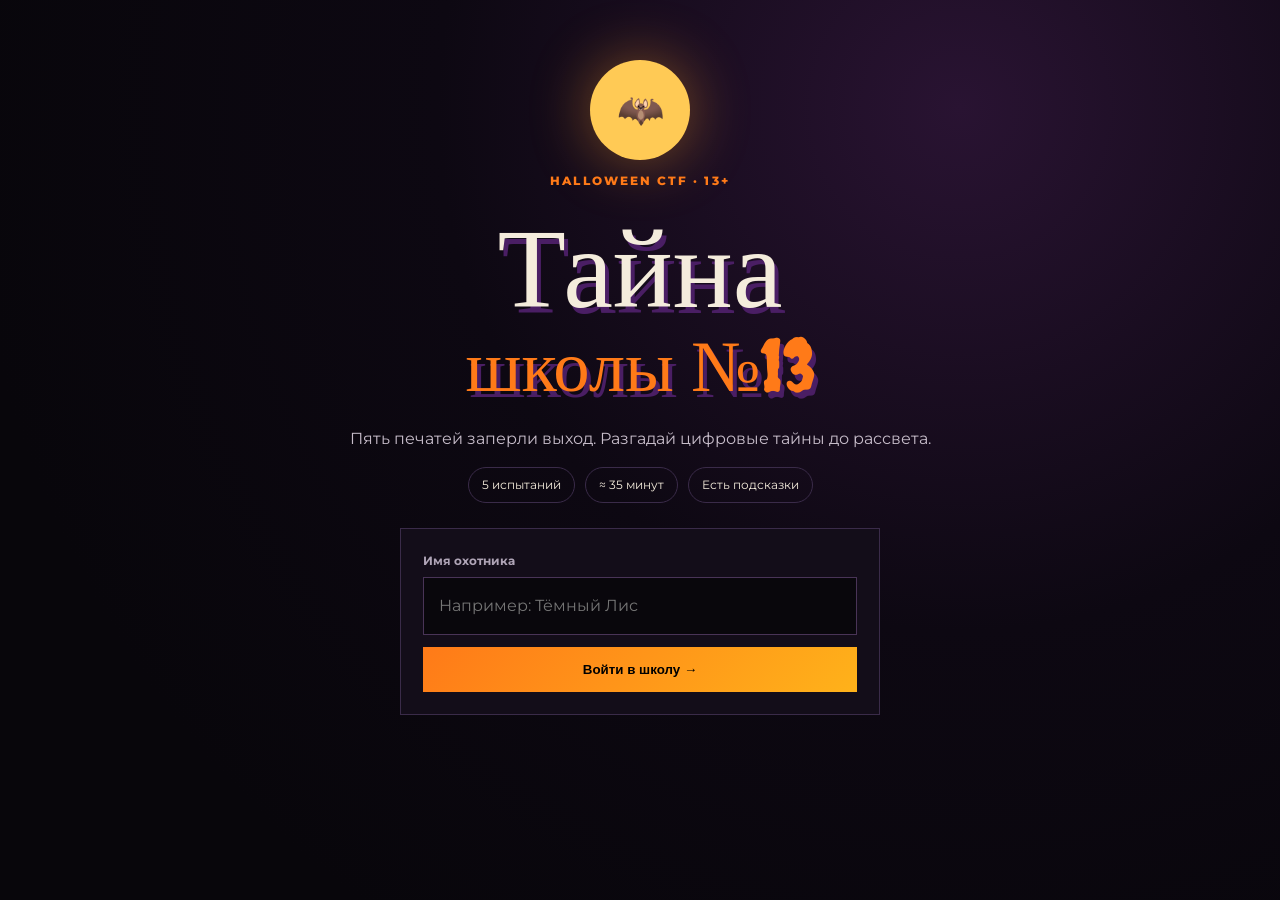
==== docs/index.html @ 41e20085 "Add GitHub Pages edition" ====
<!doctype html><html lang="ru"><head><meta charset="utf-8"><meta name="viewport" content="width=device-width,initial-scale=1"><title>Тайна школы №13</title><link rel="stylesheet" href="style.css"></head><body>
<main id="app"></main>
<script>
const puzzles=[
 {icon:'🖼️',title:'Портрет, который шепчет',skill:'HTML и исходный код',story:'В старом холле висит портрет директора. Он шепчет: «Не всё видно на странице…»',task:'Найди флаг в исходном коде страницы: Ctrl+U, затем поиск по слову HALLOWEEN.',hint:'Нажми Ctrl+U и используй Ctrl+F.',answer:'HALLOWEEN{GHOST_IN_HTML}'},
 {icon:'🧪',title:'Шифр ведьминого котла',skill:'Шифр Цезаря',story:'Буквы записки сдвинуты на три шага вперёд по английскому алфавиту.',task:'Расшифруй: KDOORZHHQ{FDW_VDBV_PHRZ}',hint:'Сдвигай буквы на 3 назад: K→H, D→A.',answer:'HALLOWEEN{CAT_SAYS_MEOW}'},
 {icon:'🚪',title:'Запретная комната',skill:'robots.txt и пути сайта',story:'Робот-уборщик знает, куда ему запрещено заходить.',task:'Открой robots.txt рядом с адресом сайта, найди запретный путь и перейди туда.',hint:'Замени index.html в адресе на robots.txt.',answer:'HALLOWEEN{ROBOTS_ARE_AFRAID}'},
 {icon:'🦇',title:'Радио летучих мышей',skill:'Азбука Морзе',story:'Стая передаёт короткие и длинные писки.',task:'Расшифруй: .... .- .-.. .-.. --- .-- . . -. / -... .- - и запиши как HALLOWEEN{ДВА_СЛОВА}.',hint:'Слэш разделяет слова, пробелы — буквы.',answer:'HALLOWEEN{HALLOWEEN_BAT}'},
 {icon:'🪞',title:'Зеркало полуночи',skill:'Преобразование строк',story:'Последнюю надпись можно прочитать только в отражении.',task:'Разверни строку: }DEKCAB_TON_SI_TI{NEEWOLLAH',hint:'Читай с последнего символа к первому.',answer:'HALLOWEEN{IT_IS_NOT_BACKED}'}];
// Первый флаг для внимательного охотника: HALLOWEEN{GHOST_IN_HTML}
let level=+(localStorage.ctfLevel||0),name=localStorage.ctfName||'',hints=+(localStorage.ctfHints||0);
const app=document.querySelector('#app');
function start(){name=document.querySelector('#name').value.trim()||'Охотник';level=0;hints=0;localStorage.ctfName=name;localStorage.ctfLevel=0;localStorage.ctfHints=0;render()}
function render(){if(!name){app.innerHTML=`<section class="hero"><div class="moon">🦇</div><p class="eyebrow">HALLOWEEN CTF · 13+</p><h1>Тайна<br><span>школы №13</span></h1><p class="lead">Пять печатей заперли выход. Разгадай цифровые тайны до рассвета.</p><div class="chips"><span>5 испытаний</span><span>≈ 35 минут</span><span>Есть подсказки</span></div><div class="panel"><label>Имя охотника</label><input id="name" maxlength="24" placeholder="Например: Тёмный Лис"><button onclick="start()">Войти в школу →</button></div></section>`;return}if(level>=puzzles.length){app.innerHTML=`<section class="hero"><div class="moon">☀️</div><p class="eyebrow">ДЕЛО ЗАКРЫТО</p><h1>Рассвет<br><span>наступил!</span></h1><p class="lead"><b>${esc(name)}</b>, все пять печатей разрушены. Подсказок использовано: ${hints}.</p><button onclick="name='';localStorage.clear();render()">Пройти ещё раз</button></section>`;return}const p=puzzles[level];app.innerHTML=`<header><b>ШКОЛА <i>№13</i></b><span>${esc(name)} ●</span></header><div class="layout"><aside><p class="eyebrow">НОЧЬ ЕЩЁ НЕ КОНЧИЛАСЬ</p><div class="bar"><i style="width:${level/5*100}%"></i></div><p>Печать ${level+1} из 5</p>${puzzles.map((_,i)=>`<div class="step ${i==level?'active':''}">${i<level?'✓':('0'+(i+1)).slice(-2)} · ${i<level?'Снята':i==level?'Ты здесь':'Заперто'}</div>`).join('')}</aside><section class="challenge"><p class="eyebrow">ИСПЫТАНИЕ ${('0'+(level+1)).slice(-2)} · ${p.skill}</p><div class="icon">${p.icon}</div><h2>${p.title}</h2><p class="story">${p.story}</p><div class="task"><b>ТВОЯ ЗАДАЧА</b><p>${p.task}</p></div><label>Введи найденный флаг</label><div class="row"><input id="flag" placeholder="HALLOWEEN{...}"><button onclick="check()">Проверить</button></div><p id="msg"></p><button class="hint" onclick="showHint()">🕯️ Зажечь свечу-подсказку</button><p id="hint"></p></section></div>`}
function check(){let v=document.querySelector('#flag').value.replace(/\s/g,'').toUpperCase(),m=document.querySelector('#msg');if(v===puzzles[level].answer){m.className='ok';m.textContent='Печать разрушена!';level++;localStorage.ctfLevel=level;setTimeout(render,800)}else{m.className='bad';m.textContent='Заклинание не сработало. Проверь флаг.'}}
function showHint(){document.querySelector('#hint').textContent=puzzles[level].hint;hints++;localStorage.ctfHints=hints}
function esc(s){return s.replace(/[&<>"']/g,c=>({'&':'&amp;','<':'&lt;','>':'&gt;','"':'&quot;',"'":'&#39;'}[c]))}render();
</script></body></html>
---- docs/style.css ----
@import url('https://fonts.googleapis.com/css2?family=Creepster&family=Montserrat:wght@400;600;700;800&display=swap');*{box-sizing:border-box}:root{--o:#ff7a18;--a:#ffb21a;--line:#3a2b49}body{margin:0;min-height:100vh;color:#f4ecdc;background:radial-gradient(circle at 75% 12%,#291332,#0d0812 42%,#08060b 80%);font:16px/1.6 Montserrat,sans-serif}.hero{width:min(760px,92vw);text-align:center;margin:auto;padding:60px 20px}.moon{margin:auto;width:100px;height:100px;display:grid;place-items:center;border-radius:50%;background:#ffca55;font-size:38px;box-shadow:0 0 60px #ff9d2970}.eyebrow{color:var(--o);letter-spacing:.18em;font-size:.72rem;font-weight:800}.hero h1,.challenge h2{font:clamp(4rem,12vw,7rem)/.75 Creepster,Georgia,serif;margin:.3em 0;text-shadow:4px 6px #4a1e64}.hero h1 span{color:var(--o);font-size:.65em}.lead,.story{color:#c7bdca}.chips{display:flex;justify-content:center;gap:10px;flex-wrap:wrap}.chips span{border:1px solid var(--line);border-radius:30px;padding:7px 13px;font-size:.75rem}.panel{max-width:480px;margin:25px auto;padding:22px;background:#130d19;border:1px solid var(--line)}label{display:block;text-align:left;color:#afa4b6;font-size:.76rem;font-weight:700}input{width:100%;padding:15px;margin:7px 0 12px;border:1px solid #493457;background:#09070c;color:#fff;font:inherit}button{border:0;background:linear-gradient(135deg,var(--o),var(--a));padding:15px 20px;font-weight:800;cursor:pointer}.panel button{width:100%}header{height:70px;border-bottom:1px solid #2d2137;display:flex;align-items:center;justify-content:space-between;padding:0 5vw}header i{color:var(--o)}header span{color:#afa4b6;font-size:.8rem}.layout{width:min(1100px,92vw);margin:55px auto;display:grid;grid-template-columns:230px 1fr;gap:55px}aside{color:#82778a;font-size:.78rem}.bar{height:4px;background:#2b2033}.bar i{display:block;height:100%;background:var(--o)}.step{padding:9px}.step.active{color:#fff}.challenge{max-width:730px}.icon{font-size:4.5rem}.challenge h2{font-size:clamp(2.8rem,7vw,5rem);line-height:1}.story{border-left:2px solid #8c52ff;padding-left:18px}.task{margin:30px 0;padding:22px;border:1px solid var(--line);background:#171020}.task b{color:var(--a);font-size:.7rem}.row{display:flex}.row input{margin:7px 0 0}.row button{margin-top:7px}.ok{color:#70df86}.bad{color:#ff6e62}.hint{background:none;color:#c4add2;padding:12px 0}#hint{color:#ffcb77}@media(max-width:700px){.layout{grid-template-columns:1fr;margin-top:25px}aside .step{display:none}.row{display:block}.row button{width:100%}}
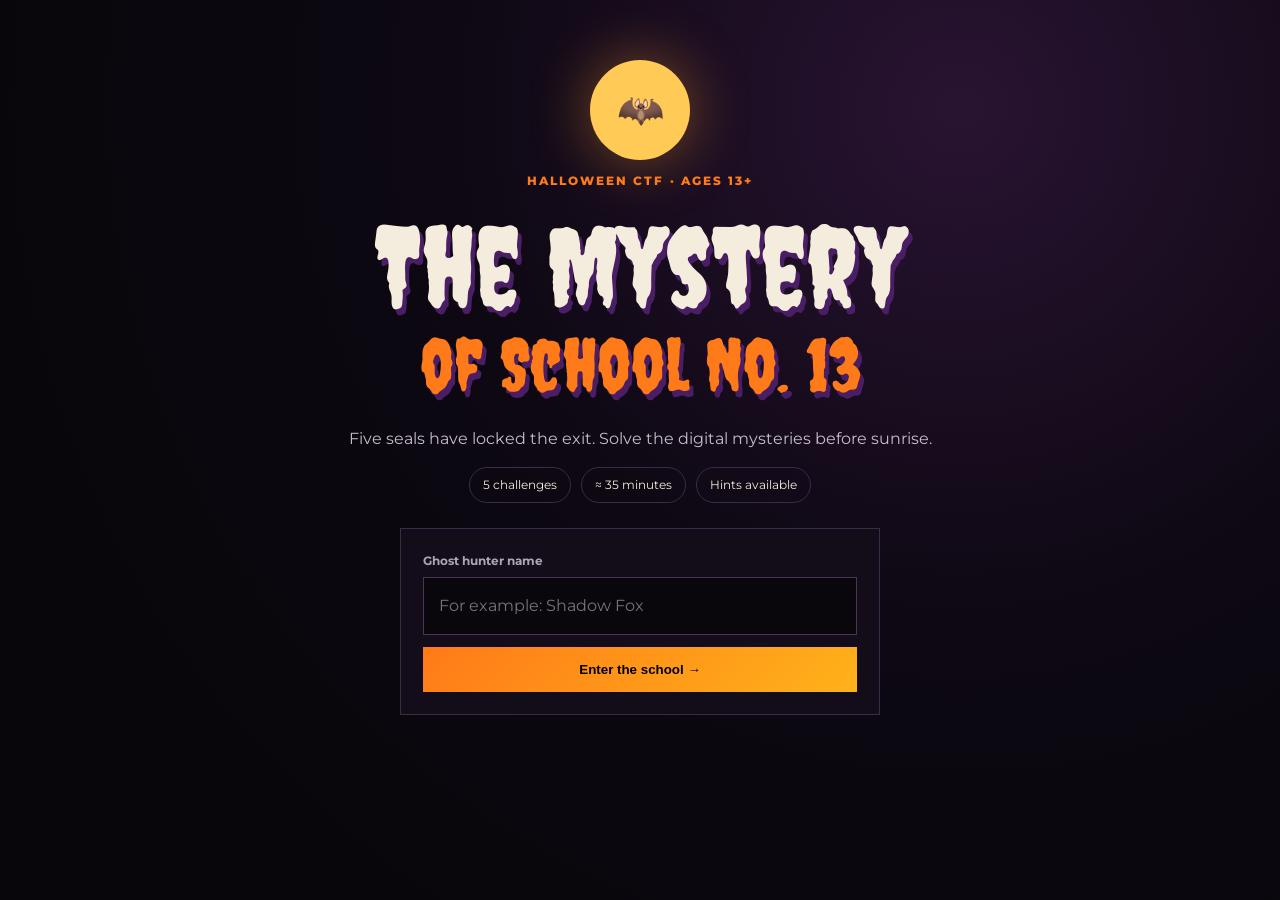
==== commit 0fdadbd3: "Translate public CTF to English" ====
--- a/docs/index.html
+++ b/docs/index.html
@@ -1,18 +1,18 @@
-<!doctype html><html lang="ru"><head><meta charset="utf-8"><meta name="viewport" content="width=device-width,initial-scale=1"><title>Тайна школы №13</title><link rel="stylesheet" href="style.css"></head><body>
+<!doctype html><html lang="en"><head><meta charset="utf-8"><meta name="viewport" content="width=device-width,initial-scale=1"><title>The Mystery of School No. 13</title><link rel="stylesheet" href="style.css"></head><body>
 <main id="app"></main>
 <script>
 const puzzles=[
- {icon:'🖼️',title:'Портрет, который шепчет',skill:'HTML и исходный код',story:'В старом холле висит портрет директора. Он шепчет: «Не всё видно на странице…»',task:'Найди флаг в исходном коде страницы: Ctrl+U, затем поиск по слову HALLOWEEN.',hint:'Нажми Ctrl+U и используй Ctrl+F.',answer:'HALLOWEEN{GHOST_IN_HTML}'},
- {icon:'🧪',title:'Шифр ведьминого котла',skill:'Шифр Цезаря',story:'Буквы записки сдвинуты на три шага вперёд по английскому алфавиту.',task:'Расшифруй: KDOORZHHQ{FDW_VDBV_PHRZ}',hint:'Сдвигай буквы на 3 назад: K→H, D→A.',answer:'HALLOWEEN{CAT_SAYS_MEOW}'},
- {icon:'🚪',title:'Запретная комната',skill:'robots.txt и пути сайта',story:'Робот-уборщик знает, куда ему запрещено заходить.',task:'Открой robots.txt рядом с адресом сайта, найди запретный путь и перейди туда.',hint:'Замени index.html в адресе на robots.txt.',answer:'HALLOWEEN{ROBOTS_ARE_AFRAID}'},
- {icon:'🦇',title:'Радио летучих мышей',skill:'Азбука Морзе',story:'Стая передаёт короткие и длинные писки.',task:'Расшифруй: .... .- .-.. .-.. --- .-- . . -. / -... .- - и запиши как HALLOWEEN{ДВА_СЛОВА}.',hint:'Слэш разделяет слова, пробелы — буквы.',answer:'HALLOWEEN{HALLOWEEN_BAT}'},
- {icon:'🪞',title:'Зеркало полуночи',skill:'Преобразование строк',story:'Последнюю надпись можно прочитать только в отражении.',task:'Разверни строку: }DEKCAB_TON_SI_TI{NEEWOLLAH',hint:'Читай с последнего символа к первому.',answer:'HALLOWEEN{IT_IS_NOT_BACKED}'}];
-// Первый флаг для внимательного охотника: HALLOWEEN{GHOST_IN_HTML}
+ {icon:'🖼️',title:'The Whispering Portrait',skill:'HTML source code',story:'A portrait of the headmaster hangs in the old hall. It whispers, “Not everything can be seen on the page…”',task:'Find the flag hidden in this page’s source code. Press Ctrl+U, then search for HALLOWEEN.',hint:'Press Ctrl+U and use Ctrl+F to search.',answer:'HALLOWEEN{GHOST_IN_HTML}'},
+ {icon:'🧪',title:"The Witch's Cauldron Cipher",skill:'Caesar cipher',story:'The letters on a note have been shifted three places forward in the English alphabet.',task:'Decrypt: KDOORZHHQ{FDW_VDBV_PHRZ}',hint:'Shift every letter 3 places back: K→H, D→A.',answer:'HALLOWEEN{CAT_SAYS_MEOW}'},
+ {icon:'🚪',title:'The Forbidden Room',skill:'robots.txt and web paths',story:'The school cleaning robot knows which rooms it must never enter.',task:'Open robots.txt next to the site address, find the forbidden path, and visit it.',hint:'Add robots.txt after the final slash in the website address.',answer:'HALLOWEEN{ROBOTS_ARE_AFRAID}'},
+ {icon:'🦇',title:'Bat Radio',skill:'Morse code',story:'A colony of bats is transmitting short and long squeaks.',task:'Decode: .... .- .-.. .-.. --- .-- . . -. / -... .- - and write it as HALLOWEEN{TWO_WORDS}.',hint:'A slash separates words; spaces separate letters.',answer:'HALLOWEEN{HALLOWEEN_BAT}'},
+ {icon:'🪞',title:'The Midnight Mirror',skill:'String transformation',story:'The final inscription can only be read in a reflection.',task:'Reverse this string: }DEKCAB_TON_SI_TI{NEEWOLLAH',hint:'Read it from the final character to the first.',answer:'HALLOWEEN{IT_IS_NOT_BACKED}'}];
+// The first flag for a sharp-eyed ghost hunter: HALLOWEEN{GHOST_IN_HTML}
 let level=+(localStorage.ctfLevel||0),name=localStorage.ctfName||'',hints=+(localStorage.ctfHints||0);
 const app=document.querySelector('#app');
-function start(){name=document.querySelector('#name').value.trim()||'Охотник';level=0;hints=0;localStorage.ctfName=name;localStorage.ctfLevel=0;localStorage.ctfHints=0;render()}
-function render(){if(!name){app.innerHTML=`<section class="hero"><div class="moon">🦇</div><p class="eyebrow">HALLOWEEN CTF · 13+</p><h1>Тайна<br><span>школы №13</span></h1><p class="lead">Пять печатей заперли выход. Разгадай цифровые тайны до рассвета.</p><div class="chips"><span>5 испытаний</span><span>≈ 35 минут</span><span>Есть подсказки</span></div><div class="panel"><label>Имя охотника</label><input id="name" maxlength="24" placeholder="Например: Тёмный Лис"><button onclick="start()">Войти в школу →</button></div></section>`;return}if(level>=puzzles.length){app.innerHTML=`<section class="hero"><div class="moon">☀️</div><p class="eyebrow">ДЕЛО ЗАКРЫТО</p><h1>Рассвет<br><span>наступил!</span></h1><p class="lead"><b>${esc(name)}</b>, все пять печатей разрушены. Подсказок использовано: ${hints}.</p><button onclick="name='';localStorage.clear();render()">Пройти ещё раз</button></section>`;return}const p=puzzles[level];app.innerHTML=`<header><b>ШКОЛА <i>№13</i></b><span>${esc(name)} ●</span></header><div class="layout"><aside><p class="eyebrow">НОЧЬ ЕЩЁ НЕ КОНЧИЛАСЬ</p><div class="bar"><i style="width:${level/5*100}%"></i></div><p>Печать ${level+1} из 5</p>${puzzles.map((_,i)=>`<div class="step ${i==level?'active':''}">${i<level?'✓':('0'+(i+1)).slice(-2)} · ${i<level?'Снята':i==level?'Ты здесь':'Заперто'}</div>`).join('')}</aside><section class="challenge"><p class="eyebrow">ИСПЫТАНИЕ ${('0'+(level+1)).slice(-2)} · ${p.skill}</p><div class="icon">${p.icon}</div><h2>${p.title}</h2><p class="story">${p.story}</p><div class="task"><b>ТВОЯ ЗАДАЧА</b><p>${p.task}</p></div><label>Введи найденный флаг</label><div class="row"><input id="flag" placeholder="HALLOWEEN{...}"><button onclick="check()">Проверить</button></div><p id="msg"></p><button class="hint" onclick="showHint()">🕯️ Зажечь свечу-подсказку</button><p id="hint"></p></section></div>`}
-function check(){let v=document.querySelector('#flag').value.replace(/\s/g,'').toUpperCase(),m=document.querySelector('#msg');if(v===puzzles[level].answer){m.className='ok';m.textContent='Печать разрушена!';level++;localStorage.ctfLevel=level;setTimeout(render,800)}else{m.className='bad';m.textContent='Заклинание не сработало. Проверь флаг.'}}
+function start(){name=document.querySelector('#name').value.trim()||'Ghost Hunter';level=0;hints=0;localStorage.ctfName=name;localStorage.ctfLevel=0;localStorage.ctfHints=0;render()}
+function render(){if(!name){app.innerHTML=`<section class="hero"><div class="moon">🦇</div><p class="eyebrow">HALLOWEEN CTF · AGES 13+</p><h1>The Mystery<br><span>of School No. 13</span></h1><p class="lead">Five seals have locked the exit. Solve the digital mysteries before sunrise.</p><div class="chips"><span>5 challenges</span><span>≈ 35 minutes</span><span>Hints available</span></div><div class="panel"><label>Ghost hunter name</label><input id="name" maxlength="24" placeholder="For example: Shadow Fox"><button onclick="start()">Enter the school →</button></div></section>`;return}if(level>=puzzles.length){app.innerHTML=`<section class="hero"><div class="moon">☀️</div><p class="eyebrow">CASE CLOSED</p><h1>Sunrise<br><span>has arrived!</span></h1><p class="lead"><b>${esc(name)}</b>, all five seals have been broken. Hints used: ${hints}.</p><button onclick="name='';localStorage.clear();render()">Play again</button></section>`;return}const p=puzzles[level];app.innerHTML=`<header><b>SCHOOL <i>NO. 13</i></b><span>${esc(name)} ●</span></header><div class="layout"><aside><p class="eyebrow">THE NIGHT IS NOT OVER</p><div class="bar"><i style="width:${level/5*100}%"></i></div><p>Seal ${level+1} of 5</p>${puzzles.map((_,i)=>`<div class="step ${i==level?'active':''}">${i<level?'✓':('0'+(i+1)).slice(-2)} · ${i<level?'Broken':i==level?'You are here':'Locked'}</div>`).join('')}</aside><section class="challenge"><p class="eyebrow">CHALLENGE ${('0'+(level+1)).slice(-2)} · ${p.skill}</p><div class="icon">${p.icon}</div><h2>${p.title}</h2><p class="story">${p.story}</p><div class="task"><b>YOUR MISSION</b><p>${p.task}</p></div><label>Enter the flag you found</label><div class="row"><input id="flag" placeholder="HALLOWEEN{...}"><button onclick="check()">Check</button></div><p id="msg"></p><button class="hint" onclick="showHint()">🕯️ Light a hint candle</button><p id="hint"></p></section></div>`}
+function check(){let v=document.querySelector('#flag').value.replace(/\s/g,'').toUpperCase(),m=document.querySelector('#msg');if(v===puzzles[level].answer){m.className='ok';m.textContent='The seal is broken!';level++;localStorage.ctfLevel=level;setTimeout(render,800)}else{m.className='bad';m.textContent='The spell failed. Check the flag and try again.'}}
 function showHint(){document.querySelector('#hint').textContent=puzzles[level].hint;hints++;localStorage.ctfHints=hints}
 function esc(s){return s.replace(/[&<>"']/g,c=>({'&':'&amp;','<':'&lt;','>':'&gt;','"':'&quot;',"'":'&#39;'}[c]))}render();
 </script></body></html>
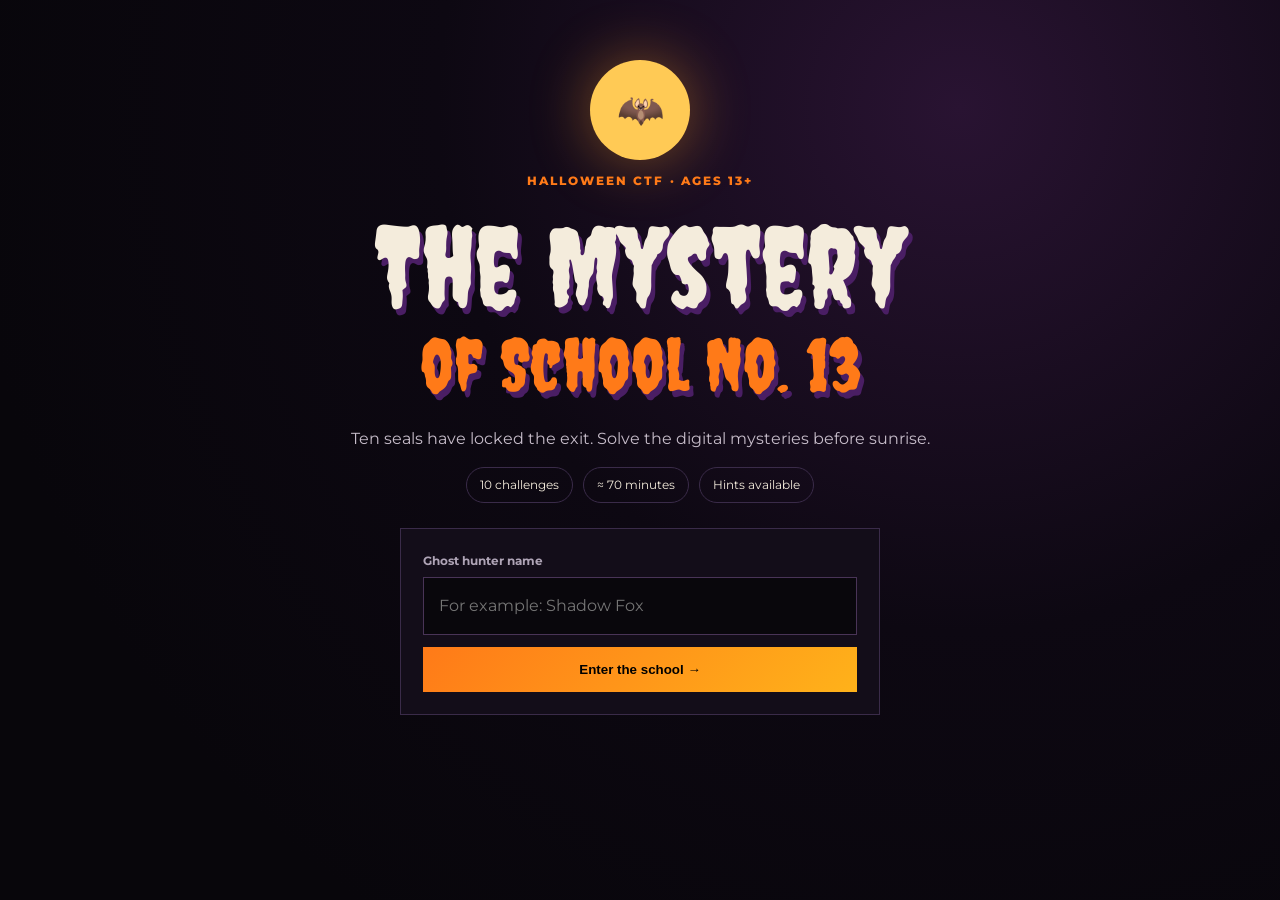
==== commit 724b1ccc: "Add five advanced Halloween challenges" ====
--- a/docs/index.html
+++ b/docs/index.html
@@ -2,17 +2,22 @@
 <main id="app"></main>
 <script>
 const puzzles=[
- {icon:'🖼️',title:'The Whispering Portrait',skill:'HTML source code',story:'A portrait of the headmaster hangs in the old hall. It whispers, “Not everything can be seen on the page…”',task:'Find the flag hidden in this page’s source code. Press Ctrl+U, then search for HALLOWEEN.',hint:'Press Ctrl+U and use Ctrl+F to search.',answer:'HALLOWEEN{GHOST_IN_HTML}'},
- {icon:'🧪',title:"The Witch's Cauldron Cipher",skill:'Caesar cipher',story:'The letters on a note have been shifted three places forward in the English alphabet.',task:'Decrypt: KDOORZHHQ{FDW_VDBV_PHRZ}',hint:'Shift every letter 3 places back: K→H, D→A.',answer:'HALLOWEEN{CAT_SAYS_MEOW}'},
- {icon:'🚪',title:'The Forbidden Room',skill:'robots.txt and web paths',story:'The school cleaning robot knows which rooms it must never enter.',task:'Open robots.txt next to the site address, find the forbidden path, and visit it.',hint:'Add robots.txt after the final slash in the website address.',answer:'HALLOWEEN{ROBOTS_ARE_AFRAID}'},
- {icon:'🦇',title:'Bat Radio',skill:'Morse code',story:'A colony of bats is transmitting short and long squeaks.',task:'Decode: .... .- .-.. .-.. --- .-- . . -. / -... .- - and write it as HALLOWEEN{TWO_WORDS}.',hint:'A slash separates words; spaces separate letters.',answer:'HALLOWEEN{HALLOWEEN_BAT}'},
- {icon:'🪞',title:'The Midnight Mirror',skill:'String transformation',story:'The final inscription can only be read in a reflection.',task:'Reverse this string: }DEKCAB_TON_SI_TI{NEEWOLLAH',hint:'Read it from the final character to the first.',answer:'HALLOWEEN{IT_IS_NOT_BACKED}'}];
+ {icon:'🖼️',title:'The Whispering Portrait',skill:'HTML source code',story:'A portrait of the headmaster hangs in the old hall. It whispers, “Not everything can be seen on the page…”',task:'Find the flag hidden in this page’s source code. Press Ctrl+U, then search for HALLOWEEN.',hint:'Press Ctrl+U and use Ctrl+F to search.',hash:'33de11b7d75e2696bdd7b09998fc2e5bd9359cf724d341e1689517226a248bc2'},
+ {icon:'🧪',title:"The Witch's Cauldron Cipher",skill:'Caesar cipher',story:'The letters on a note have been shifted three places forward in the English alphabet.',task:'Decrypt: KDOORZHHQ{FDW_VDBV_PHRZ}',hint:'Shift every letter 3 places back: K→H, D→A.',hash:'b1b24be122200c51c240c7a9975774be875b19d85ec717275ccf61f7b2ae7028'},
+ {icon:'🚪',title:'The Forbidden Room',skill:'robots.txt and web paths',story:'The school cleaning robot knows which rooms it must never enter.',task:'Open robots.txt next to the site address, find the forbidden path, and visit it.',hint:'Add robots.txt after the final slash in the website address.',hash:'853e20bbe22cd8427cdfb26a772efb3b70cb3ba8a72b176cf1c8235e0f5ee11c'},
+ {icon:'🦇',title:'Bat Radio',skill:'Morse code',story:'A colony of bats is transmitting short and long squeaks.',task:'Decode: .... .- .-.. .-.. --- .-- . . -. / -... .- - and write it as HALLOWEEN{TWO_WORDS}.',hint:'A slash separates words; spaces separate letters.',hash:'8c9d13bd40cda502bd70abf4cbe854d5a73eca4c10ffd1c2c448b38854bfe2ff'},
+ {icon:'🪞',title:'The Midnight Mirror',skill:'String transformation',story:'The final inscription can only be read in a reflection.',task:'Reverse this string: }DEKCAB_TON_SI_TI{NEEWOLLAH',hint:'Read it from the final character to the first.',hash:'ef7c317c08c1dcaa71ff7e8fe73221e227c55146241a66b4547aaa99818635fa'},
+ {icon:'💾',title:'The Binary Graveyard',skill:'Binary and ASCII',story:'A dead computer flickers back to life. Its screen shows rows of eight glowing bits.',task:'Convert each 8-bit group to an ASCII character: 01001000 01000001 01001100 01001100 01001111 01010111 01000101 01000101 01001110 01111011 01000010 01001001 01001110 01000001 01010010 01011001 01011111 01000010 01000001 01010100 01010011 01111101',hint:'Convert every group from base 2 to a number, then use an ASCII table. 01001000 = 72 = H.',hash:'7a3208bc1487d851059b9403a324f522a7f314e67141ca6b4bb8a1549cd98e97'},
+ {icon:'📦',title:'The Box Inside a Box',skill:'Double Base64',story:'A cursed message is wrapped in two identical magical layers. Opening only one is not enough.',task:'Decode this Base64 message twice: U0VGTVRFOVhSVVZPZTBSUFZVSk1SVjlVVWs5VlFreEZmUT09',hint:'Use a Base64 decoder. The first result is another Base64 string, so decode it again.',hash:'2b6df472e8ef02d5a89209be21a4f11c7d739df7e6f41af24966418b733bfc9e'},
+ {icon:'⌨️',title:'The Librarian’s Riddle',skill:'Word riddle',story:'The ghost librarian will open the archive only if you name the object she describes.',task:'“I have keys but open no locks. I have space but no room. You can enter, but you cannot go inside. What am I?” Submit HALLOWEEN{ANSWER}.',hint:'You may be touching the answer while solving this challenge.',hash:'a37086e97e8a310c42d82a0bb4ece806ca03e7f9061bfd96ee96408576a383da'},
+ {icon:'🌙',title:'The Moon-Key Manuscript',skill:'Vigenère cipher',story:'A witch protected her manuscript with a repeating keyword painted above the door: MOON.',task:'Decrypt the Vigenère ciphertext TOZYAKSRZ{QWCTSF_JUHQU} using the key MOON. Advance the key only for letters.',hint:'Repeat MOONMOON… under the letters. Subtract each key letter from the ciphertext letter; keep braces and underscores unchanged.',hash:'b2894dcfd7a3dcf202cdcb61a07d3a2a7cca59d84d7cfe1ae92f95e503a1ec45'},
+ {icon:'🗝️',title:'The Final Crypt',skill:'Hex + reversal',story:'The master key is buried beneath two different transformations. Both must be undone before sunrise.',task:'First convert these hexadecimal bytes to ASCII, then reverse the entire result: 7d 52 45 54 53 41 4d 5f 54 48 47 49 4e 44 49 4d 7b 4e 45 45 57 4f 4c 4c 41 48',hint:'Hex 7d is “}”. After hex decoding, the message still looks backward.',hash:'fe08d153f4ff2bb44cfd4b61ae6e97b4ea774024688c110826c0a76d686b042c'}];
 // The first flag for a sharp-eyed ghost hunter: HALLOWEEN{GHOST_IN_HTML}
 let level=+(localStorage.ctfLevel||0),name=localStorage.ctfName||'',hints=+(localStorage.ctfHints||0);
 const app=document.querySelector('#app');
 function start(){name=document.querySelector('#name').value.trim()||'Ghost Hunter';level=0;hints=0;localStorage.ctfName=name;localStorage.ctfLevel=0;localStorage.ctfHints=0;render()}
-function render(){if(!name){app.innerHTML=`<section class="hero"><div class="moon">🦇</div><p class="eyebrow">HALLOWEEN CTF · AGES 13+</p><h1>The Mystery<br><span>of School No. 13</span></h1><p class="lead">Five seals have locked the exit. Solve the digital mysteries before sunrise.</p><div class="chips"><span>5 challenges</span><span>≈ 35 minutes</span><span>Hints available</span></div><div class="panel"><label>Ghost hunter name</label><input id="name" maxlength="24" placeholder="For example: Shadow Fox"><button onclick="start()">Enter the school →</button></div></section>`;return}if(level>=puzzles.length){app.innerHTML=`<section class="hero"><div class="moon">☀️</div><p class="eyebrow">CASE CLOSED</p><h1>Sunrise<br><span>has arrived!</span></h1><p class="lead"><b>${esc(name)}</b>, all five seals have been broken. Hints used: ${hints}.</p><button onclick="name='';localStorage.clear();render()">Play again</button></section>`;return}const p=puzzles[level];app.innerHTML=`<header><b>SCHOOL <i>NO. 13</i></b><span>${esc(name)} ●</span></header><div class="layout"><aside><p class="eyebrow">THE NIGHT IS NOT OVER</p><div class="bar"><i style="width:${level/5*100}%"></i></div><p>Seal ${level+1} of 5</p>${puzzles.map((_,i)=>`<div class="step ${i==level?'active':''}">${i<level?'✓':('0'+(i+1)).slice(-2)} · ${i<level?'Broken':i==level?'You are here':'Locked'}</div>`).join('')}</aside><section class="challenge"><p class="eyebrow">CHALLENGE ${('0'+(level+1)).slice(-2)} · ${p.skill}</p><div class="icon">${p.icon}</div><h2>${p.title}</h2><p class="story">${p.story}</p><div class="task"><b>YOUR MISSION</b><p>${p.task}</p></div><label>Enter the flag you found</label><div class="row"><input id="flag" placeholder="HALLOWEEN{...}"><button onclick="check()">Check</button></div><p id="msg"></p><button class="hint" onclick="showHint()">🕯️ Light a hint candle</button><p id="hint"></p></section></div>`}
-function check(){let v=document.querySelector('#flag').value.replace(/\s/g,'').toUpperCase(),m=document.querySelector('#msg');if(v===puzzles[level].answer){m.className='ok';m.textContent='The seal is broken!';level++;localStorage.ctfLevel=level;setTimeout(render,800)}else{m.className='bad';m.textContent='The spell failed. Check the flag and try again.'}}
+function render(){if(!name){app.innerHTML=`<section class="hero"><div class="moon">🦇</div><p class="eyebrow">HALLOWEEN CTF · AGES 13+</p><h1>The Mystery<br><span>of School No. 13</span></h1><p class="lead">Ten seals have locked the exit. Solve the digital mysteries before sunrise.</p><div class="chips"><span>10 challenges</span><span>≈ 70 minutes</span><span>Hints available</span></div><div class="panel"><label>Ghost hunter name</label><input id="name" maxlength="24" placeholder="For example: Shadow Fox"><button onclick="start()">Enter the school →</button></div></section>`;return}if(level>=puzzles.length){app.innerHTML=`<section class="hero"><div class="moon">☀️</div><p class="eyebrow">CASE CLOSED</p><h1>Sunrise<br><span>has arrived!</span></h1><p class="lead"><b>${esc(name)}</b>, all ten seals have been broken. Hints used: ${hints}.</p><button onclick="name='';localStorage.clear();render()">Play again</button></section>`;return}const p=puzzles[level];app.innerHTML=`<header><b>SCHOOL <i>NO. 13</i></b><span>${esc(name)} ●</span></header><div class="layout"><aside><p class="eyebrow">THE NIGHT IS NOT OVER</p><div class="bar"><i style="width:${level/puzzles.length*100}%"></i></div><p>Seal ${level+1} of ${puzzles.length}</p>${puzzles.map((_,i)=>`<div class="step ${i==level?'active':''}">${i<level?'✓':('0'+(i+1)).slice(-2)} · ${i<level?'Broken':i==level?'You are here':'Locked'}</div>`).join('')}</aside><section class="challenge"><p class="eyebrow">CHALLENGE ${('0'+(level+1)).slice(-2)} · ${p.skill}</p><div class="icon">${p.icon}</div><h2>${p.title}</h2><p class="story">${p.story}</p><div class="task"><b>YOUR MISSION</b><p>${p.task}</p></div><label>Enter the flag you found</label><div class="row"><input id="flag" placeholder="HALLOWEEN{...}"><button onclick="check()">Check</button></div><p id="msg"></p><button class="hint" onclick="showHint()">🕯️ Light a hint candle</button><p id="hint"></p></section></div>`}
+async function check(){let v=document.querySelector('#flag').value.replace(/\s/g,'').toUpperCase(),m=document.querySelector('#msg'),bytes=new TextEncoder().encode(v),digest=await crypto.subtle.digest('SHA-256',bytes),hash=[...new Uint8Array(digest)].map(b=>b.toString(16).padStart(2,'0')).join('');if(hash===puzzles[level].hash){m.className='ok';m.textContent='The seal is broken!';level++;localStorage.ctfLevel=level;setTimeout(render,800)}else{m.className='bad';m.textContent='The spell failed. Check the flag and try again.'}}
 function showHint(){document.querySelector('#hint').textContent=puzzles[level].hint;hints++;localStorage.ctfHints=hints}
 function esc(s){return s.replace(/[&<>"']/g,c=>({'&':'&amp;','<':'&lt;','>':'&gt;','"':'&quot;',"'":'&#39;'}[c]))}render();
 </script></body></html>
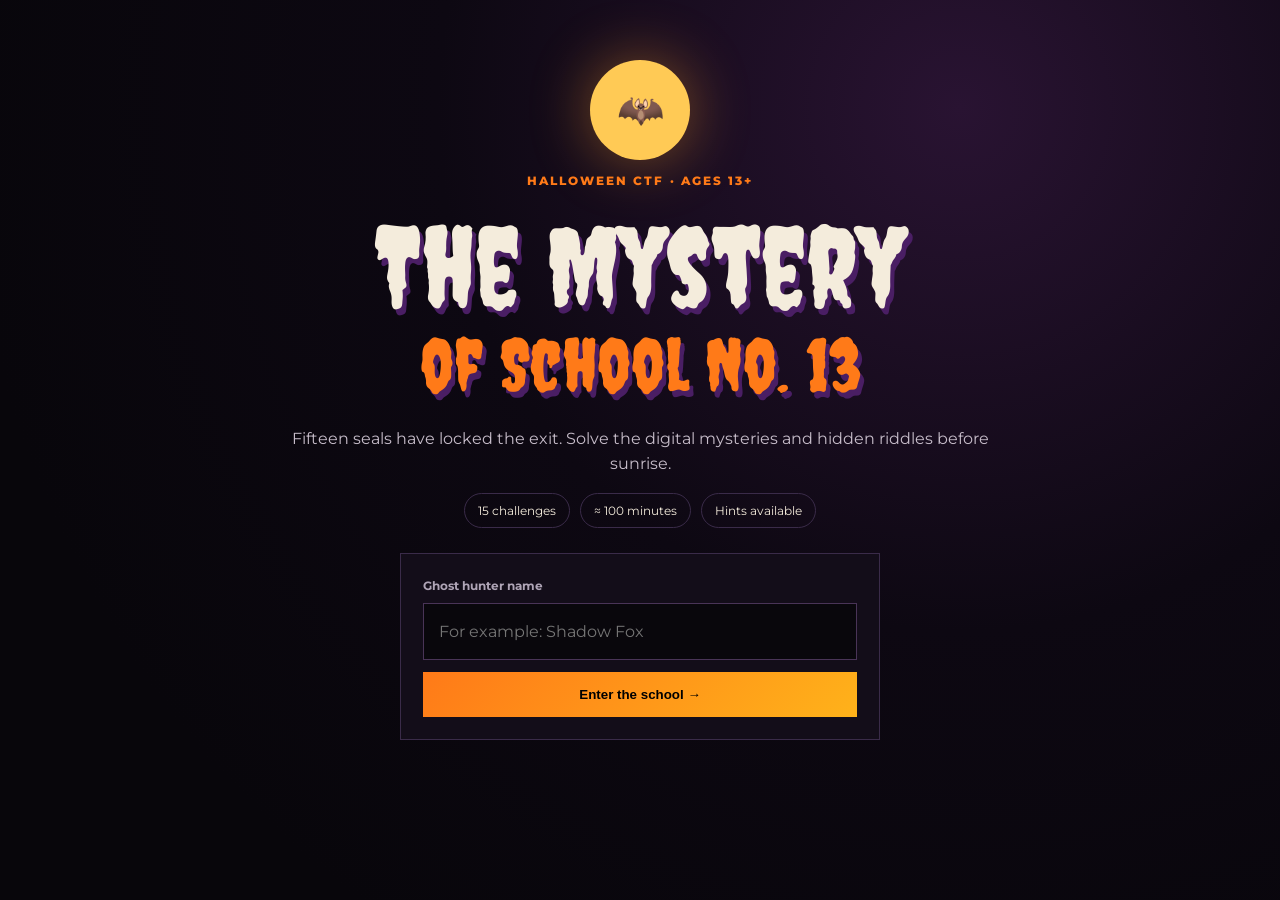
==== commit e3a20304: "Add advanced relic puzzle arc" ====
--- a/docs/index.html
+++ b/docs/index.html
@@ -11,13 +11,18 @@
  {icon:'📦',title:'The Box Inside a Box',skill:'Double Base64',story:'A cursed message is wrapped in two identical magical layers. Opening only one is not enough.',task:'Decode this Base64 message twice: U0VGTVRFOVhSVVZPZTBSUFZVSk1SVjlVVWs5VlFreEZmUT09',hint:'Use a Base64 decoder. The first result is another Base64 string, so decode it again.',hash:'2b6df472e8ef02d5a89209be21a4f11c7d739df7e6f41af24966418b733bfc9e'},
  {icon:'⌨️',title:'The Librarian’s Riddle',skill:'Word riddle',story:'The ghost librarian will open the archive only if you name the object she describes.',task:'“I have keys but open no locks. I have space but no room. You can enter, but you cannot go inside. What am I?” Submit HALLOWEEN{ANSWER}.',hint:'You may be touching the answer while solving this challenge.',hash:'a37086e97e8a310c42d82a0bb4ece806ca03e7f9061bfd96ee96408576a383da'},
  {icon:'🌙',title:'The Moon-Key Manuscript',skill:'Vigenère cipher',story:'A witch protected her manuscript with a repeating keyword painted above the door: MOON.',task:'Decrypt the Vigenère ciphertext TOZYAKSRZ{QWCTSF_JUHQU} using the key MOON. Advance the key only for letters.',hint:'Repeat MOONMOON… under the letters. Subtract each key letter from the ciphertext letter; keep braces and underscores unchanged.',hash:'b2894dcfd7a3dcf202cdcb61a07d3a2a7cca59d84d7cfe1ae92f95e503a1ec45'},
- {icon:'🗝️',title:'The Final Crypt',skill:'Hex + reversal',story:'The master key is buried beneath two different transformations. Both must be undone before sunrise.',task:'First convert these hexadecimal bytes to ASCII, then reverse the entire result: 7d 52 45 54 53 41 4d 5f 54 48 47 49 4e 44 49 4d 7b 4e 45 45 57 4f 4c 4c 41 48',hint:'Hex 7d is “}”. After hex decoding, the message still looks backward.',hash:'fe08d153f4ff2bb44cfd4b61ae6e97b4ea774024688c110826c0a76d686b042c'}];
+ {icon:'🗝️',title:'The Final Crypt',skill:'Hex + reversal',story:'The master key is buried beneath two different transformations. Both must be undone before sunrise.',task:'First convert these hexadecimal bytes to ASCII, then reverse the entire result: 7d 52 45 54 53 41 4d 5f 54 48 47 49 4e 44 49 4d 7b 4e 45 45 57 4f 4c 4c 41 48',hint:'Hex 7d is “}”. After hex decoding, the message still looks backward.',hash:'fe08d153f4ff2bb44cfd4b61ae6e97b4ea774024688c110826c0a76d686b042c'},
+ {icon:'🐦‍⬛',title:"The Raven's Odd Poem",skill:'Acrostic + riddle',story:'A raven scratched twelve lines into the wall. Its note says: “Even footsteps are echoes. Odd footsteps are real. Beginnings reveal the relic.”',task:'Read the first letter of only the odd-numbered lines, then submit the discovered relic as HALLOWEEN{RELIC}.<div class="poem">1. Cold flames tremble without heat.<br>2. Ravens argue with the rain.<br>3. Ash remembers every fire.<br>4. Footsteps fade behind the door.<br>5. Night hides a silver thread.<br>6. Mirrors borrow every face.<br>7. Darkness circles sleeping halls.<br>8. Thirteen bells refuse to ring.<br>9. Lonely stars guard the roof.<br>10. Windows watch but never blink.<br>11. Every shadow knows its name.<br>12. Dawn waits outside.</div>',hint:'Odd lines are 1, 3, 5, 7, 9, and 11. Take their first letters in order.',relic:'CANDLE',hash:'5d2262e5b859588fdda7aa86105f13fd24c05ad05edf572cfffc819f3012ff62'},
+ {icon:'▦',title:'The Five-by-Five Cellar',skill:'Polybius square',story:'The floor is tiled as a 5×5 alphabet. I and J share a cell. Six pairs are carved into the trapdoor.',task:'Using a standard Polybius square, decode: 43 23 11 14 34 52. The first digit is the row, the second is the column. Submit HALLOWEEN{RELIC}.',hint:'Write A–Z into a 5×5 grid, left to right and top to bottom, combining I/J. For example, 11=A and 12=B.',relic:'SHADOW',hash:'07653e10a3b997429666d280b3bd980a777761f6353372e28185a0c877973e2c'},
+ {icon:'⚡',title:'The Thirteenth Spark',skill:'XOR cryptography',story:'Four dead bytes need a spark. The voltage is hidden in the name of this school.',task:'The ciphertext bytes are 4e 5f 42 5a. XOR every byte with the same decimal key. The key is the number of the school. Convert the results to ASCII and submit HALLOWEEN{RELIC}.',hint:'School No. 13 gives decimal key 13, which is 0D in hex. Compute 4E XOR 0D, then repeat for every byte.',relic:'CROW',hash:'81b5ced32ce6c7156bdfa7831a048292ff12e33e2eb26798cb5b84db525dfeb1'},
+ {icon:'🚂',title:'The Ghost Train Fence',skill:'Rail fence cipher',story:'A ghost train runs down and up across three rails. Reading each rail from left to right produced a scrambled message.',task:'Decrypt this 3-rail Rail Fence ciphertext: TOHIMHFUTRLCSONEREIO. The plaintext is an English sentence without spaces. Its final word is the relic. Submit HALLOWEEN{RELIC}.',hint:'Draw three rows. Place ciphertext letters into the zigzag rail pattern, then read diagonally down and up to recover the sentence.',relic:'MOON',hash:'24c3e81bae3098713b908d4a157c27512b1415b047f089656fe8f59a53dbbca0'},
+ {icon:'🌅',title:'The Curse Before Dawn',skill:'Meta puzzle',story:'Four relics now surround the final seal. The inscription reads: “Positions matter. Take 4, 3, 4, 4 — in the order you found us.”',task:'Use the four relic words from challenges 11–14. Take the 4th letter of the first, the 3rd of the second, the 4th of the third, and the 4th of the fourth. The four letters name what defeats the night. Submit HALLOWEEN{ANSWER_BREAKS_CURSE}.',hint:'Recovered relics appear below. Number letters starting from 1, not 0. The extracted word is the opposite of nightfall.',hash:'244cf8c2b82b03115b3b8dfa6c07ac8d9a3bce00b0dad9cb052767259dea131d'}];
 // The first flag for a sharp-eyed ghost hunter: HALLOWEEN{GHOST_IN_HTML}
-let level=+(localStorage.ctfLevel||0),name=localStorage.ctfName||'',hints=+(localStorage.ctfHints||0);
+let level=+(localStorage.ctfLevel||0),name=localStorage.ctfName||'',hints=+(localStorage.ctfHints||0),relics=JSON.parse(localStorage.ctfRelics||'[]');
 const app=document.querySelector('#app');
-function start(){name=document.querySelector('#name').value.trim()||'Ghost Hunter';level=0;hints=0;localStorage.ctfName=name;localStorage.ctfLevel=0;localStorage.ctfHints=0;render()}
-function render(){if(!name){app.innerHTML=`<section class="hero"><div class="moon">🦇</div><p class="eyebrow">HALLOWEEN CTF · AGES 13+</p><h1>The Mystery<br><span>of School No. 13</span></h1><p class="lead">Ten seals have locked the exit. Solve the digital mysteries before sunrise.</p><div class="chips"><span>10 challenges</span><span>≈ 70 minutes</span><span>Hints available</span></div><div class="panel"><label>Ghost hunter name</label><input id="name" maxlength="24" placeholder="For example: Shadow Fox"><button onclick="start()">Enter the school →</button></div></section>`;return}if(level>=puzzles.length){app.innerHTML=`<section class="hero"><div class="moon">☀️</div><p class="eyebrow">CASE CLOSED</p><h1>Sunrise<br><span>has arrived!</span></h1><p class="lead"><b>${esc(name)}</b>, all ten seals have been broken. Hints used: ${hints}.</p><button onclick="name='';localStorage.clear();render()">Play again</button></section>`;return}const p=puzzles[level];app.innerHTML=`<header><b>SCHOOL <i>NO. 13</i></b><span>${esc(name)} ●</span></header><div class="layout"><aside><p class="eyebrow">THE NIGHT IS NOT OVER</p><div class="bar"><i style="width:${level/puzzles.length*100}%"></i></div><p>Seal ${level+1} of ${puzzles.length}</p>${puzzles.map((_,i)=>`<div class="step ${i==level?'active':''}">${i<level?'✓':('0'+(i+1)).slice(-2)} · ${i<level?'Broken':i==level?'You are here':'Locked'}</div>`).join('')}</aside><section class="challenge"><p class="eyebrow">CHALLENGE ${('0'+(level+1)).slice(-2)} · ${p.skill}</p><div class="icon">${p.icon}</div><h2>${p.title}</h2><p class="story">${p.story}</p><div class="task"><b>YOUR MISSION</b><p>${p.task}</p></div><label>Enter the flag you found</label><div class="row"><input id="flag" placeholder="HALLOWEEN{...}"><button onclick="check()">Check</button></div><p id="msg"></p><button class="hint" onclick="showHint()">🕯️ Light a hint candle</button><p id="hint"></p></section></div>`}
-async function check(){let v=document.querySelector('#flag').value.replace(/\s/g,'').toUpperCase(),m=document.querySelector('#msg'),bytes=new TextEncoder().encode(v),digest=await crypto.subtle.digest('SHA-256',bytes),hash=[...new Uint8Array(digest)].map(b=>b.toString(16).padStart(2,'0')).join('');if(hash===puzzles[level].hash){m.className='ok';m.textContent='The seal is broken!';level++;localStorage.ctfLevel=level;setTimeout(render,800)}else{m.className='bad';m.textContent='The spell failed. Check the flag and try again.'}}
+function start(){name=document.querySelector('#name').value.trim()||'Ghost Hunter';level=0;hints=0;relics=[];localStorage.ctfName=name;localStorage.ctfLevel=0;localStorage.ctfHints=0;localStorage.ctfRelics='[]';render()}
+function render(){if(!name){app.innerHTML=`<section class="hero"><div class="moon">🦇</div><p class="eyebrow">HALLOWEEN CTF · AGES 13+</p><h1>The Mystery<br><span>of School No. 13</span></h1><p class="lead">Fifteen seals have locked the exit. Solve the digital mysteries and hidden riddles before sunrise.</p><div class="chips"><span>15 challenges</span><span>≈ 100 minutes</span><span>Hints available</span></div><div class="panel"><label>Ghost hunter name</label><input id="name" maxlength="24" placeholder="For example: Shadow Fox"><button onclick="start()">Enter the school →</button></div></section>`;return}if(level>=puzzles.length){app.innerHTML=`<section class="hero"><div class="moon">☀️</div><p class="eyebrow">CASE CLOSED</p><h1>Sunrise<br><span>has arrived!</span></h1><p class="lead"><b>${esc(name)}</b>, all fifteen seals have been broken. Hints used: ${hints}.</p><button onclick="name='';localStorage.clear();render()">Play again</button></section>`;return}const p=puzzles[level],relicBox=level>=14&&relics.length?`<div class="relics"><b>RECOVERED RELICS</b><br>${relics.map(esc).join(' · ')}</div>`:'';app.innerHTML=`<header><b>SCHOOL <i>NO. 13</i></b><span>${esc(name)} ●</span></header><div class="layout"><aside><p class="eyebrow">THE NIGHT IS NOT OVER</p><div class="bar"><i style="width:${level/puzzles.length*100}%"></i></div><p>Seal ${level+1} of ${puzzles.length}</p>${puzzles.map((_,i)=>`<div class="step ${i==level?'active':''}">${i<level?'✓':('0'+(i+1)).slice(-2)} · ${i<level?'Broken':i==level?'You are here':'Locked'}</div>`).join('')}</aside><section class="challenge"><p class="eyebrow">CHALLENGE ${('0'+(level+1)).slice(-2)} · ${p.skill}</p><div class="icon">${p.icon}</div><h2>${p.title}</h2><p class="story">${p.story}</p><div class="task"><b>YOUR MISSION</b><p>${p.task}</p></div>${relicBox}<label>Enter the flag you found</label><div class="row"><input id="flag" placeholder="HALLOWEEN{...}"><button onclick="check()">Check</button></div><p id="msg"></p><button class="hint" onclick="showHint()">🕯️ Light a hint candle</button><p id="hint"></p></section></div>`}
+async function check(){let v=document.querySelector('#flag').value.replace(/\s/g,'').toUpperCase(),m=document.querySelector('#msg'),bytes=new TextEncoder().encode(v),digest=await crypto.subtle.digest('SHA-256',bytes),hash=[...new Uint8Array(digest)].map(b=>b.toString(16).padStart(2,'0')).join('');if(hash===puzzles[level].hash){m.className='ok';m.textContent='The seal is broken!';if(puzzles[level].relic&&!relics.includes(puzzles[level].relic)){relics.push(puzzles[level].relic);localStorage.ctfRelics=JSON.stringify(relics)}level++;localStorage.ctfLevel=level;setTimeout(render,800)}else{m.className='bad';m.textContent='The spell failed. Check the flag and try again.'}}
 function showHint(){document.querySelector('#hint').textContent=puzzles[level].hint;hints++;localStorage.ctfHints=hints}
 function esc(s){return s.replace(/[&<>"']/g,c=>({'&':'&amp;','<':'&lt;','>':'&gt;','"':'&quot;',"'":'&#39;'}[c]))}render();
 </script></body></html>
--- a/docs/style.css
+++ b/docs/style.css
@@ -1 +1,3 @@
 @import url('https://fonts.googleapis.com/css2?family=Creepster&family=Montserrat:wght@400;600;700;800&display=swap');*{box-sizing:border-box}:root{--o:#ff7a18;--a:#ffb21a;--line:#3a2b49}body{margin:0;min-height:100vh;color:#f4ecdc;background:radial-gradient(circle at 75% 12%,#291332,#0d0812 42%,#08060b 80%);font:16px/1.6 Montserrat,sans-serif}.hero{width:min(760px,92vw);text-align:center;margin:auto;padding:60px 20px}.moon{margin:auto;width:100px;height:100px;display:grid;place-items:center;border-radius:50%;background:#ffca55;font-size:38px;box-shadow:0 0 60px #ff9d2970}.eyebrow{color:var(--o);letter-spacing:.18em;font-size:.72rem;font-weight:800}.hero h1,.challenge h2{font:clamp(4rem,12vw,7rem)/.75 Creepster,Georgia,serif;margin:.3em 0;text-shadow:4px 6px #4a1e64}.hero h1 span{color:var(--o);font-size:.65em}.lead,.story{color:#c7bdca}.chips{display:flex;justify-content:center;gap:10px;flex-wrap:wrap}.chips span{border:1px solid var(--line);border-radius:30px;padding:7px 13px;font-size:.75rem}.panel{max-width:480px;margin:25px auto;padding:22px;background:#130d19;border:1px solid var(--line)}label{display:block;text-align:left;color:#afa4b6;font-size:.76rem;font-weight:700}input{width:100%;padding:15px;margin:7px 0 12px;border:1px solid #493457;background:#09070c;color:#fff;font:inherit}button{border:0;background:linear-gradient(135deg,var(--o),var(--a));padding:15px 20px;font-weight:800;cursor:pointer}.panel button{width:100%}header{height:70px;border-bottom:1px solid #2d2137;display:flex;align-items:center;justify-content:space-between;padding:0 5vw}header i{color:var(--o)}header span{color:#afa4b6;font-size:.8rem}.layout{width:min(1100px,92vw);margin:55px auto;display:grid;grid-template-columns:230px 1fr;gap:55px}aside{color:#82778a;font-size:.78rem}.bar{height:4px;background:#2b2033}.bar i{display:block;height:100%;background:var(--o)}.step{padding:9px}.step.active{color:#fff}.challenge{max-width:730px}.icon{font-size:4.5rem}.challenge h2{font-size:clamp(2.8rem,7vw,5rem);line-height:1}.story{border-left:2px solid #8c52ff;padding-left:18px}.task{margin:30px 0;padding:22px;border:1px solid var(--line);background:#171020}.task b{color:var(--a);font-size:.7rem}.row{display:flex}.row input{margin:7px 0 0}.row button{margin-top:7px}.ok{color:#70df86}.bad{color:#ff6e62}.hint{background:none;color:#c4add2;padding:12px 0}#hint{color:#ffcb77}@media(max-width:700px){.layout{grid-template-columns:1fr;margin-top:25px}aside .step{display:none}.row{display:block}.row button{width:100%}}
+/* Advanced puzzle artifacts */
+.poem{margin-top:18px;padding:15px;border-left:2px solid var(--o);color:#bdb0c4;font:14px/1.75 Georgia,serif}.relics{margin:18px 0;padding:14px;border:1px dashed var(--a);color:#ffcb77;font-size:.85rem;letter-spacing:.08em}
